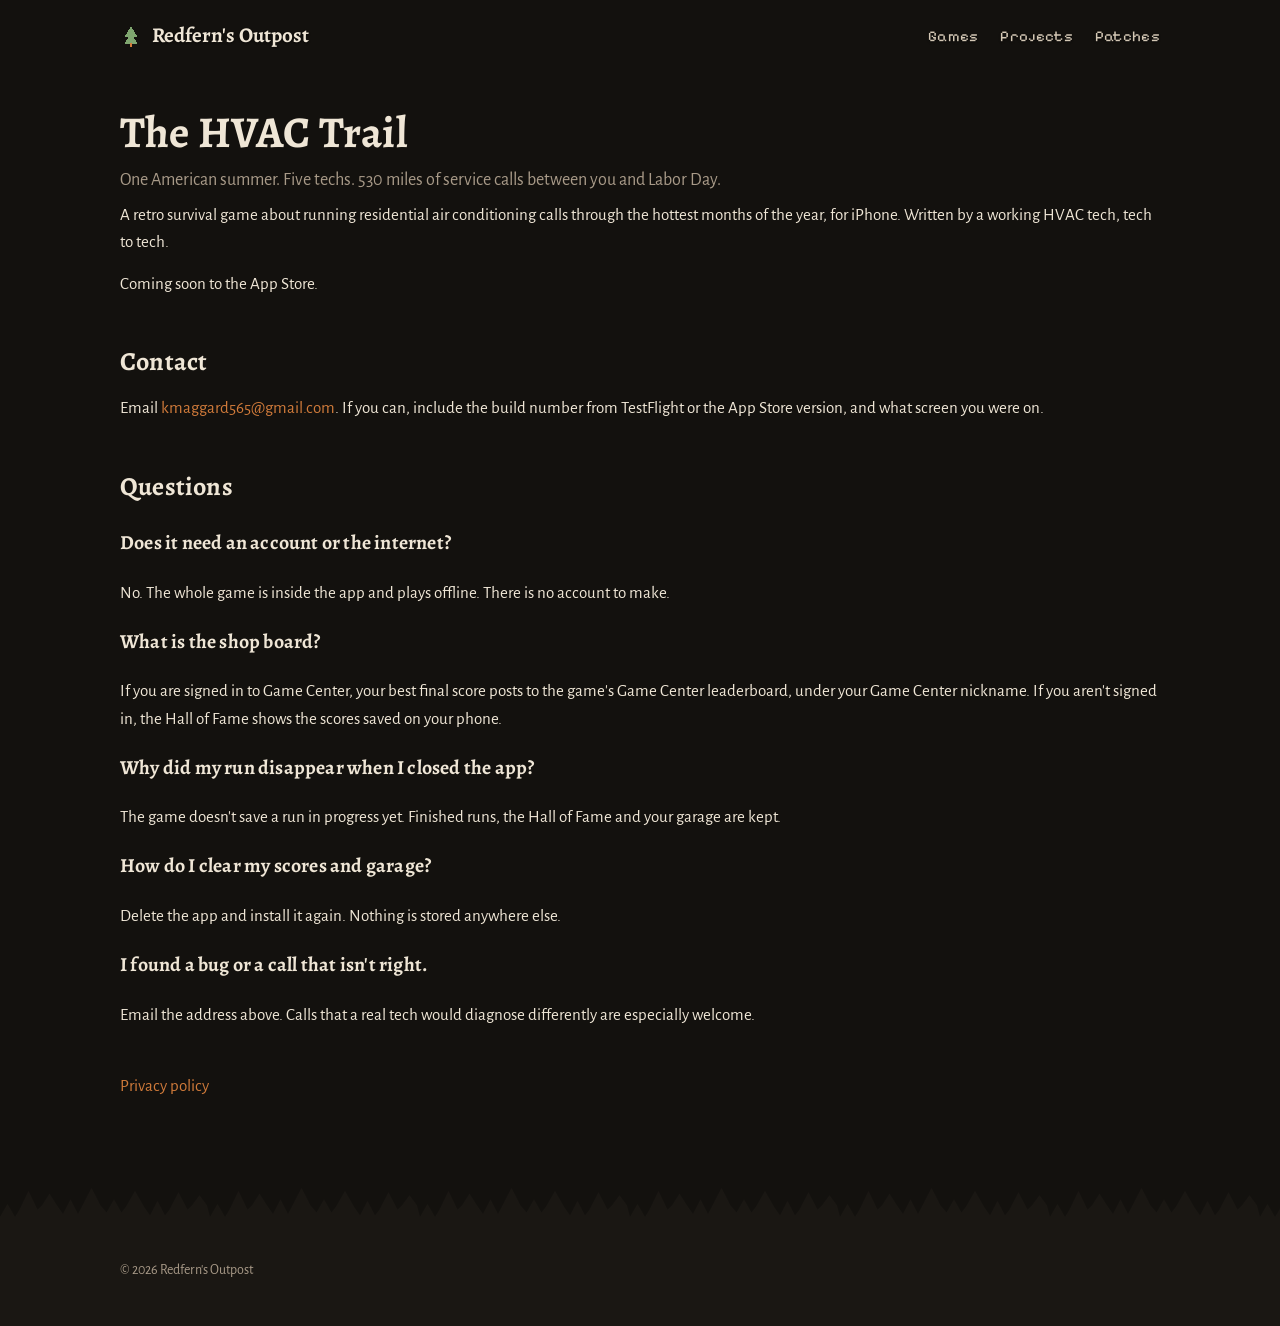
==== hvac-trail/index.html @ 0b5a8124 "The HVAC Trail: support page and privacy policy for the App Store /hvac-trail/ is the App Store supp" ====
<!doctype html>
<html lang="en">
<head>
<meta charset="utf-8">
<meta name="viewport" content="width=device-width, initial-scale=1">
<title>The HVAC Trail: Support · Redfern's Outpost</title>
<meta name="description" content="Support for The HVAC Trail, a retro survival game about running residential air conditioning calls through one hot American summer.">
<link rel="icon" href="data:image/svg+xml,%3Csvg xmlns='http://www.w3.org/2000/svg' viewBox='0 0 16 16'%3E%3Cpath d='M8 1 13 9H10l3 5H3l3-5H3z' fill='%237fa66f'/%3E%3Crect x='7' y='13' width='2' height='3' fill='%23cf7a3a'/%3E%3C/svg%3E">
<link rel="preconnect" href="https://fonts.googleapis.com">
<link rel="preconnect" href="https://fonts.gstatic.com" crossorigin>
<link rel="stylesheet" href="https://fonts.googleapis.com/css2?family=Alegreya:wght@700&family=Alegreya+Sans:wght@400;700&family=Pixelify+Sans:wght@400;500&display=swap">
<link rel="stylesheet" href="/assets/site.css?v=5">
</head>
<body>
<header class="topbar">
  <div class="wrap">
    <a class="brand" href="/"><img src="/assets/img/mark.svg" alt=""><span>Redfern's Outpost</span></a>
    <nav class="nav"><a href="/#games-section">Games</a><a href="/#projects-section">Projects</a><a href="/patches.html">Patches</a></nav>
  </div>
</header>

<main class="wrap">
  <div class="page-head">
    <h1>The HVAC Trail</h1>
    <p>One American summer. Five techs. 530 miles of service calls between you and Labor Day.</p>
  </div>

  <div class="block">
    <p>A retro survival game about running residential air conditioning calls through the hottest months of the year, for iPhone. Written by a working HVAC tech, tech to tech.</p>
    <p>Coming soon to the App Store.</p>
  </div>

  <div class="block">
    <h2>Contact</h2>
    <p>Email <a href="mailto:kmaggard565@gmail.com?subject=The%20HVAC%20Trail%20support">kmaggard565@gmail.com</a>. If you can, include the build number from TestFlight or the App Store version, and what screen you were on.</p>
  </div>

  <div class="block">
    <h2>Questions</h2>
    <h3>Does it need an account or the internet?</h3>
    <p>No. The whole game is inside the app and plays offline. There is no account to make.</p>
    <h3>What is the shop board?</h3>
    <p>If you are signed in to Game Center, your best final score posts to the game's Game Center leaderboard, under your Game Center nickname. If you aren't signed in, the Hall of Fame shows the scores saved on your phone.</p>
    <h3>Why did my run disappear when I closed the app?</h3>
    <p>The game doesn't save a run in progress yet. Finished runs, the Hall of Fame and your garage are kept.</p>
    <h3>How do I clear my scores and garage?</h3>
    <p>Delete the app and install it again. Nothing is stored anywhere else.</p>
    <h3>I found a bug or a call that isn't right.</h3>
    <p>Email the address above. Calls that a real tech would diagnose differently are especially welcome.</p>
  </div>

  <div class="block">
    <p><a href="/hvac-trail/privacy/">Privacy policy</a></p>
  </div>
</main>

<footer>
  <div class="wrap">
    <span>© 2026 Redfern's Outpost</span>
  </div>
</footer>
</body>
</html>
---- assets/site.css ----
/* Redfern's Outpost — woodsmoke, parchment, rust and pine.
   Open layout: content sits on the page, not in boxes. */
:root {
  --bg: #13110e;
  --bg-2: #1a1713;
  --panel: #1e1a15;
  --panel-2: #28221b;
  --line: #3a3128;
  --line-2: #4b4033;
  --text: #efe6d6;
  --muted: #a89a88;
  --accent: #cf7a3a;
  --accent-strong: #a85a24;
  --accent-soft: rgba(207, 122, 58, 0.12);
  --pine: #7fa66f;
  --pine-deep: #24351f;
  --gold: #d9b45f;
  --radius: 14px;
  --serif: "Alegreya", Georgia, "Times New Roman", serif;
  --sans: "Alegreya Sans", system-ui, -apple-system, "Segoe UI", Roboto, sans-serif;
  --pixel: "Pixelify Sans", ui-monospace, Consolas, monospace;
  color-scheme: dark;
}

* { box-sizing: border-box; }
[hidden] { display: none !important; }

html, body {
  margin: 0;
  background: var(--bg);
  color: var(--text);
  font: 17px/1.6 var(--sans);
}
h1, h2, h3 { font-family: var(--serif); font-weight: 700; letter-spacing: .2px; }

a { color: var(--accent); text-decoration: none; }
a:hover { text-decoration: underline; }
img { max-width: 100%; display: block; }

.wrap { max-width: 1080px; margin: 0 auto; padding: 0 20px; }

/* ---- header / footer ------------------------------------------------ */
.topbar { position: relative; z-index: 5; }
.topbar.over { position: absolute; top: 0; left: 0; right: 0; }
.topbar .wrap {
  display: flex; align-items: center; justify-content: space-between;
  height: 72px; gap: 16px;
}
.brand {
  display: flex; align-items: center; gap: 10px;
  color: var(--text); font-family: var(--serif); font-size: 21px; font-weight: 700;
  white-space: nowrap; text-shadow: 0 1px 2px rgba(0, 0, 0, .6);
}
.brand:hover { text-decoration: none; }
.brand img { width: 22px; height: 22px; }
.nav { display: flex; gap: 22px; }
.nav a {
  position: relative; padding: 4px 0;
  color: #d4c8b5; font-family: var(--pixel); font-size: 15px; letter-spacing: .3px;
  text-shadow: 0 1px 2px rgba(0, 0, 0, .6);
}
.nav a::after {
  content: ""; position: absolute; left: 0; right: 0; bottom: -2px; height: 2px;
  background: var(--accent); border-radius: 2px;
  transform: scaleX(0); transition: transform .15s ease;
}
.nav a:hover, .nav a[aria-current="page"] { color: var(--text); text-decoration: none; }
.nav a:hover::after, .nav a[aria-current="page"]::after { transform: scaleX(1); }

footer {
  position: relative; margin-top: 130px; padding: 30px 0 44px;
  background: var(--bg-2);
  color: var(--muted); font-size: 14px;
}
footer::before {
  content: ""; position: absolute; left: 0; right: 0; top: -41px; height: 42px;
  background: url("img/treeline.svg") repeat-x left bottom / 210px 42px;
}
footer .wrap { display: flex; flex-wrap: wrap; gap: 6px 24px; justify-content: space-between; }
footer a { color: var(--muted); text-decoration: underline; text-underline-offset: 3px; }

@media (max-width: 600px) {
  html, body { font-size: 16px; }
  .brand span { display: none; }
  .nav { gap: 16px; }
  .nav a { font-size: 14px; }
}

/* ---- home banner ---------------------------------------------------- */
.banner {
  position: relative; overflow: hidden;
  display: flex; align-items: center;
  min-height: clamp(440px, 43vw, 640px);
  background: #1b1a2a url("img/banner.png") 85% bottom / cover no-repeat;
  image-rendering: pixelated;
}
.banner::before {
  content: ""; position: absolute; inset: 0;
  background:
    linear-gradient(90deg, rgba(19, 17, 14, .7) 0%, rgba(19, 17, 14, .35) 40%, rgba(19, 17, 14, 0) 70%),
    linear-gradient(0deg, var(--bg) 0%, rgba(19, 17, 14, 0) 28%);
}
.banner .wrap { position: relative; width: 100%; padding-top: 96px; padding-bottom: 96px; }
.banner h1 {
  margin: 0 0 14px; font-size: 62px; line-height: 1.02;
  text-shadow: 0 2px 0 rgba(0, 0, 0, .7);
}
.banner p { margin: 0; max-width: 540px; font-size: 21px; color: #ece2d0; text-shadow: 0 1px 2px rgba(0, 0, 0, .8); }
.banner .actions { display: flex; gap: 12px; margin-top: 30px; flex-wrap: wrap; }
.eyebrow {
  font-family: var(--pixel); color: var(--gold); font-size: 15px;
  letter-spacing: 1.5px; text-transform: uppercase; margin-bottom: 10px;
}
.banner .eyebrow { text-shadow: 0 1px 2px rgba(0, 0, 0, .8); }
@media (max-width: 760px) {
  .banner { min-height: 460px; background-position: 90% bottom; align-items: flex-end; }
  .banner::before {
    background: linear-gradient(0deg, var(--bg) 0%, rgba(19, 17, 14, .75) 45%, rgba(19, 17, 14, .1) 80%);
  }
  .banner .wrap { padding-bottom: 40px; }
  .banner h1 { font-size: 42px; }
  .banner p { font-size: 18px; }
}

/* ---- sections ------------------------------------------------------- */
.section { margin-top: 84px; }
.section:first-child { margin-top: 48px; }
.section-head {
  display: flex; align-items: baseline; justify-content: space-between; gap: 16px;
  margin-bottom: 28px;
}
.section-head h2 { margin: 0; font-size: 34px; display: flex; align-items: center; gap: 14px; }
.section-head h2::before {
  content: ""; flex: none; width: 18px; height: 18px;
  background: url("img/mark.svg") center / contain no-repeat;
}
.section-head a { font-family: var(--pixel); font-size: 15px; }
.section-intro { margin: -14px 0 28px; color: var(--muted); max-width: 640px; }
/* About (site.json, written into index.html by tools/build-pages.py) */
.about { display: grid; grid-template-columns: 180px 1fr; gap: 32px; align-items: start; max-width: 860px; }
.about.text-only { grid-template-columns: 1fr; }
.about img { width: 100%; border-radius: 14px; box-shadow: 0 8px 20px rgba(0, 0, 0, .4); }
.about p { margin: 0 0 14px; }
.about p:last-child { margin-bottom: 0; }
@media (max-width: 640px) { .about { grid-template-columns: 1fr; } .about img { max-width: 180px; } }

/* page header for inner pages */
.page-head { padding: 36px 0 6px; }
.page-head h1 { margin: 0 0 10px; font-size: 44px; line-height: 1.1; }
.page-head p { margin: 0; max-width: 660px; color: var(--muted); font-size: 18px; }
@media (max-width: 600px) { .page-head h1 { font-size: 34px; } }

.notice {
  margin: 24px 0 0; padding: 4px 0 4px 16px; max-width: 700px;
  border-left: 3px solid var(--accent);
  color: #ddd2bf; font-size: 15.5px;
}

.meta {
  display: flex; flex-wrap: wrap; align-items: center;
  font-family: var(--pixel); font-size: 14px; color: var(--muted);
}
.meta span + span::before { content: "·"; margin: 0 9px; color: var(--line-2); }
.meta .kind { color: var(--gold); }
.meta .good { color: var(--pine); }

.empty { grid-column: 1 / -1; color: var(--muted); font-style: italic; padding: 4px 0; }

/* ---- projects and patches ------------------------------------------ */
.toolbar { display: flex; gap: 10px; margin: 30px 0 4px; flex-wrap: wrap; }
.toolbar input, .toolbar select {
  background: var(--bg-2); color: var(--text);
  border: 1px solid var(--line); border-radius: 999px;
  padding: 9px 16px; font: inherit;
}
.toolbar input { flex: 1; min-width: 200px; }

.grid {
  display: grid; gap: 34px 40px;
  grid-template-columns: repeat(auto-fill, minmax(340px, 1fr));
}
@media (max-width: 420px) { .grid { grid-template-columns: 1fr; } }

/* one project or patch: a picture beside its words */
.item { display: flex; gap: 20px; align-items: flex-start; color: var(--text); }
.item:hover { text-decoration: none; }
.item .thumb { flex: none; transition: transform .15s ease; }
.item:hover .thumb { transform: translateY(-3px); }
.item h3 { margin: 0 0 4px; font-size: 24px; line-height: 1.2; transition: color .15s ease; }
.item:hover h3 { color: var(--accent); }
.item .summary { margin: 0 0 8px; color: #d6ccbb; font-size: 16px; }
.item .game { color: var(--muted); font-size: 14.5px; margin: -2px 0 6px; }

.thumb.icon {
  width: 92px; height: 92px; border-radius: 22%;
  box-shadow: 0 8px 22px rgba(0, 0, 0, .45);
}
.thumb.shot {
  width: 150px; aspect-ratio: 16 / 10; object-fit: cover;
  border-radius: 10px; image-rendering: pixelated;
  box-shadow: 0 8px 22px rgba(0, 0, 0, .45);
}
.thumb.initials {
  width: 92px; height: 92px; border-radius: 22%;
  display: flex; align-items: center; justify-content: center;
  background: radial-gradient(circle at 30% 20%, #3b4a2f, #1d2618 75%);
  color: var(--gold); font-family: var(--serif); font-size: 32px; font-weight: 700;
  box-shadow: 0 8px 22px rgba(0, 0, 0, .45);
}

/* the flagship project: big picture, words beside it */
.feature {
  grid-column: 1 / -1;
  display: grid; grid-template-columns: minmax(0, 1.35fr) minmax(0, 1fr);
  gap: 40px; align-items: center; color: var(--text);
  margin-bottom: 18px;
}
.feature:hover { text-decoration: none; }
.feature img {
  width: 100%; aspect-ratio: 16 / 10; object-fit: cover;
  border-radius: var(--radius); image-rendering: pixelated;
  box-shadow: 0 18px 40px rgba(0, 0, 0, .5);
  transition: transform .15s ease;
}
.feature:hover img { transform: translateY(-3px); }
.feature h3 { margin: 0 0 10px; font-size: 40px; line-height: 1.1; }
.feature .summary { margin: 0 0 14px; font-size: 19px; color: #ddd2bf; }
.feature .more { margin-top: 18px; font-family: var(--pixel); color: var(--accent); font-size: 15px; }
.feature:hover .more { text-decoration: underline; }
@media (max-width: 760px) {
  .feature { grid-template-columns: 1fr; gap: 20px; }
  .feature h3 { font-size: 30px; }
}

/* ---- links ---------------------------------------------------------- */
.links { display: grid; gap: 22px 40px; grid-template-columns: repeat(auto-fill, minmax(300px, 1fr)); }
.link { display: flex; gap: 16px; align-items: center; color: var(--text); }
.link:hover { text-decoration: none; }
.link .mark {
  flex: none; width: 48px; height: 48px; border-radius: 50%;
  display: flex; align-items: center; justify-content: center;
  background: var(--pine-deep); color: #cfe5c2;
  font-family: var(--serif); font-weight: 700; font-size: 22px;
  transition: background .15s ease;
}
.link:hover .mark { background: var(--accent-strong); color: #fff; }
.link strong { display: block; font-family: var(--serif); font-size: 20px; line-height: 1.2; }
.link:hover strong { color: var(--accent); }
.link .host { font-family: var(--pixel); color: var(--muted); font-size: 13.5px; }
.link .desc { display: block; color: var(--muted); font-size: 15px; }

/* ---- detail pages --------------------------------------------------- */
.back { display: inline-block; margin: 8px 0 18px; color: var(--muted); font-family: var(--pixel); font-size: 15px; }
.detail-head { display: flex; gap: 26px; align-items: center; }
.detail-head h1 { margin: 2px 0 8px; font-size: 46px; line-height: 1.08; }
.detail-head .lede { margin: 0 0 10px; max-width: 680px; color: #d6ccbb; font-size: 19px; }
.app-icon {
  flex: none; width: 128px; height: 128px; border-radius: 22%;
  box-shadow: 0 12px 30px rgba(0, 0, 0, .5);
}
@media (max-width: 600px) {
  .detail-head { flex-direction: column; align-items: flex-start; gap: 16px; }
  .detail-head h1 { font-size: 34px; }
  .app-icon { width: 96px; height: 96px; }
}

.hero-shot {
  width: 100%; margin-top: 30px; border-radius: var(--radius);
  image-rendering: pixelated; box-shadow: 0 18px 40px rgba(0, 0, 0, .5);
}

.layout {
  display: grid; gap: 56px; margin-top: 44px;
  grid-template-columns: minmax(0, 1fr) 300px;
}
.layout.single { grid-template-columns: minmax(0, 760px); }
@media (max-width: 860px) { .layout { grid-template-columns: 1fr; gap: 40px; } }

.block + .block { margin-top: 44px; }
.block h2 { margin: 0 0 12px; font-size: 26px; }
.block p { margin: 0 0 14px; }
.block p:last-child { margin-bottom: 0; }
.block .muted { color: var(--muted); font-size: 15px; }
aside .block h2 { font-size: 21px; }
aside .note { border-left: 3px solid var(--pine); padding-left: 14px; }
.download + .download { margin-top: 16px; }
.block .download p { margin: 6px 0 0; color: var(--muted); font-size: 14px; word-break: break-all; }

.features { margin: 0; padding: 0; list-style: none; }
.features li { position: relative; padding: 5px 0 5px 26px; }
.features li::before {
  content: ""; position: absolute; left: 4px; top: 15px;
  width: 7px; height: 7px; background: var(--pine); transform: rotate(45deg);
}

.shots { display: grid; gap: 14px; grid-template-columns: repeat(auto-fill, minmax(200px, 1fr)); }
.shots.tall { grid-template-columns: repeat(auto-fill, minmax(120px, 1fr)); }
.shots img {
  width: 100%; border-radius: 10px;
  image-rendering: pixelated; cursor: zoom-in;
  box-shadow: 0 8px 20px rgba(0, 0, 0, .4);
  transition: transform .15s ease;
}
.shots img:hover { transform: translateY(-3px); }
.shots.tall img { image-rendering: auto; }
/* Screenshots that aren't pixel art (a project's "smooth": true, or "coverSmooth" for its cover) scale smoothly. */
.hero-shot.smooth, .thumb.shot.smooth, .feature img.smooth, .shots.smooth img, .lightbox.smooth img { image-rendering: auto; }

.facts { display: grid; grid-template-columns: auto 1fr; gap: 6px 14px; font-size: 15px; margin: 0; }
.facts dt { color: var(--muted); }
.facts dd { margin: 0; word-break: break-word; }
.mono { font-family: ui-monospace, "Cascadia Mono", Consolas, monospace; font-size: 13px; }

.btn {
  display: inline-flex; align-items: center; justify-content: center; gap: 8px;
  padding: 11px 24px; border-radius: 999px; border: 1px solid rgba(239, 230, 214, .22);
  background: rgba(239, 230, 214, .06); color: var(--text); font: inherit; font-weight: 700;
  cursor: pointer; transition: background .15s ease, border-color .15s ease;
}
.btn:hover { background: rgba(239, 230, 214, .12); border-color: rgba(239, 230, 214, .35); text-decoration: none; }
.btn.primary { background: var(--accent-strong); border-color: var(--accent-strong); color: #fff; }
.btn.primary:hover { background: var(--accent); border-color: var(--accent); }
.btn.block { width: 100%; }
.btn + .btn { margin-top: 10px; }
.actions .btn + .btn { margin-top: 0; }

.changelog { list-style: none; margin: 0; padding: 0; }
.changelog li { padding: 12px 0; }
.changelog li:first-child { padding-top: 0; }
.changelog .ver { font-weight: 700; }
.changelog .date { color: var(--muted); font-size: 14px; margin-left: 8px; }

.steps { list-style: none; margin: 0; padding: 0; counter-reset: step; max-width: 680px; }
.steps li { position: relative; counter-increment: step; padding: 6px 0 12px 48px; }
.steps li::before {
  content: counter(step); position: absolute; left: 0; top: 4px;
  width: 32px; height: 32px; border-radius: 50%;
  display: flex; align-items: center; justify-content: center;
  background: var(--accent-soft); color: var(--accent);
  font-family: var(--pixel); font-size: 15px;
}

.lightbox {
  position: fixed; inset: 0; background: rgba(0, 0, 0, .88);
  display: flex; align-items: center; justify-content: center; padding: 30px;
  cursor: zoom-out; z-index: 10;
}
.lightbox img { max-height: 90vh; image-rendering: pixelated; border-radius: 10px; }

/* ---- Rom Patcher JS dark overrides ---------------------------------- */
#rom-patcher-container {
  background: var(--bg-2) !important; color: var(--text) !important;
  border-radius: var(--radius); padding: 18px !important; max-width: none !important;
  margin: 0 !important; box-shadow: none !important;
}
#rom-patcher-container .rom-patcher-row { display: block; }
#rom-patcher-container .rom-patcher-row > div { text-align: left !important; width: auto !important; }
#rom-patcher-container .rom-patcher-row > div:first-child { color: var(--muted); font-size: 13px; margin-bottom: 4px; }
#rom-patcher-container .text-muted { color: var(--muted) !important; }
#rom-patcher-container select,
#rom-patcher-container input[type=file] {
  width: 100%; background-color: var(--bg) !important; color: var(--text) !important;
  border: 1px solid var(--line) !important; border-radius: 10px !important;
}
#rom-patcher-container input[type=file].valid { background-color: #1b2717 !important; border-color: #3c5a31 !important; }
#rom-patcher-container input[type=file].invalid { background-color: #2c1517 !important; border-color: #5c2328 !important; }
#rom-patcher-container #rom-patcher-button-apply {
  width: 100%; padding: 11px; border-radius: 999px; border: 0;
  background: var(--accent-strong); color: #fff; font: inherit; font-weight: 700; cursor: pointer;
}
#rom-patcher-container #rom-patcher-button-apply:hover:not(:disabled) { background: var(--accent); }
#rom-patcher-container #rom-patcher-button-apply:disabled { background: #3a2f26; color: #8d8072; cursor: not-allowed; }
#rom-patcher-powered { margin-top: 10px; font-size: 12px; text-align: center; }
#rom-patcher-powered a { color: var(--muted); }
#rom-patcher-powered img { display: none; }
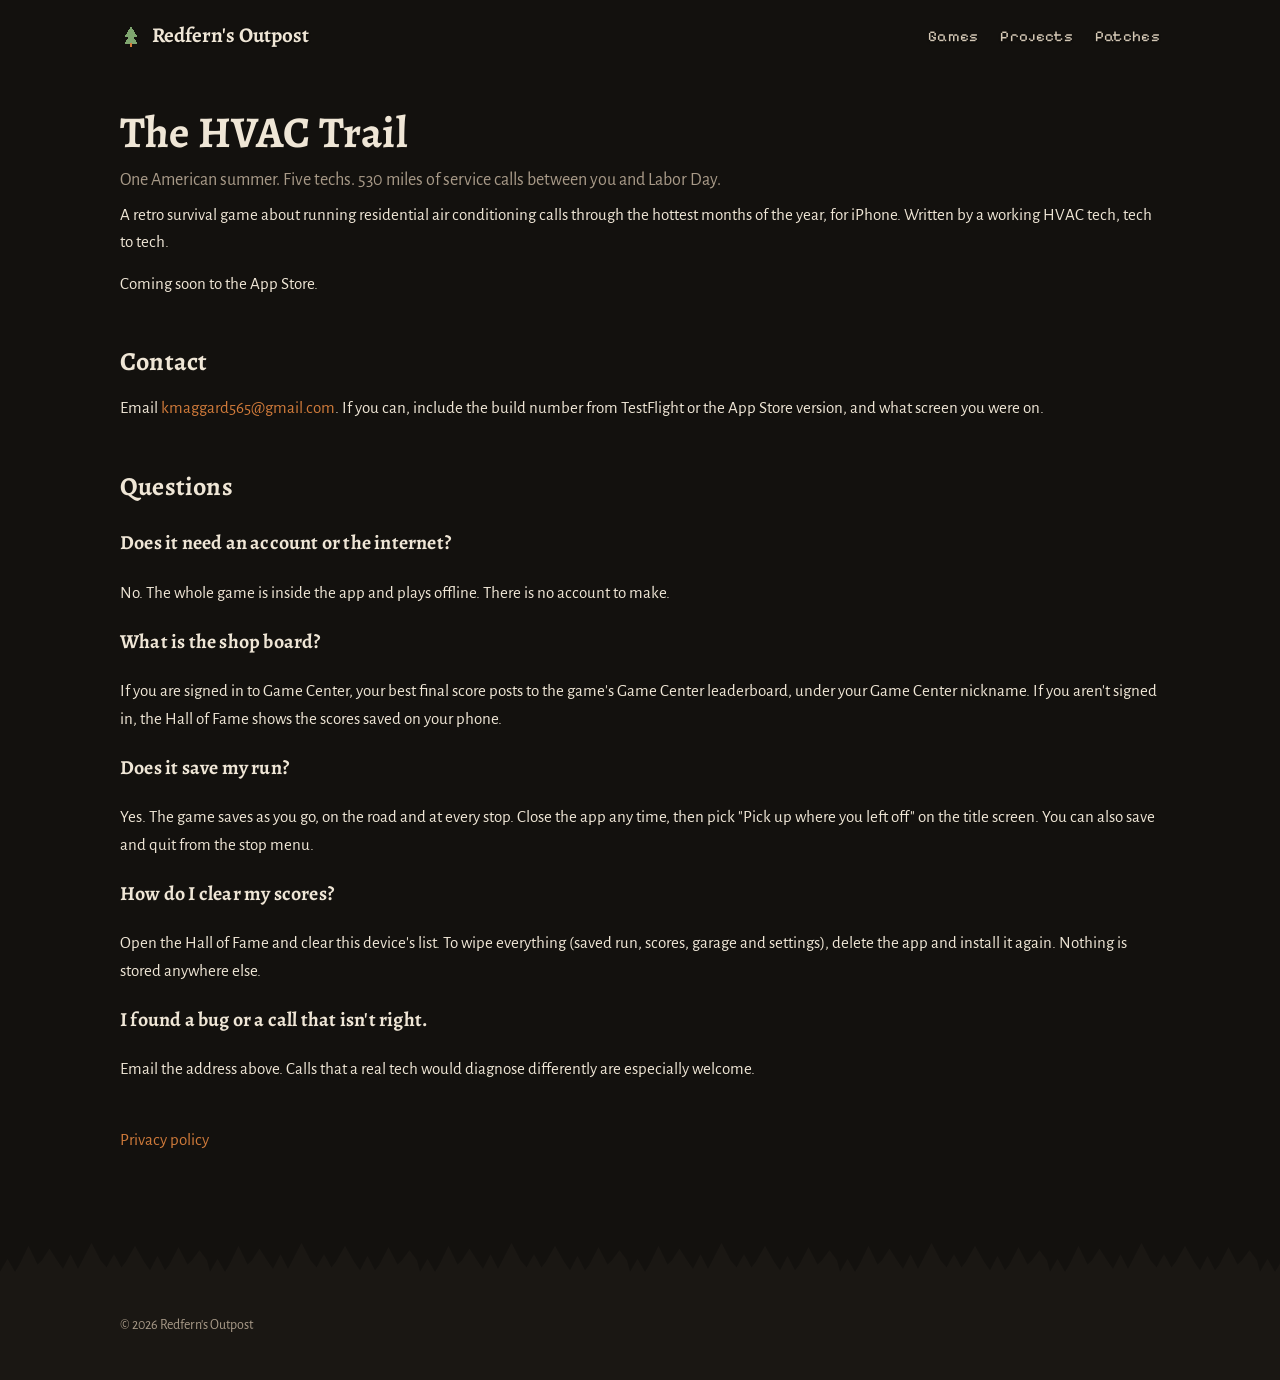
==== commit dada0326: "The HVAC Trail: support and privacy pages say runs are saved now Build 7 saves the run in progress a" ====
--- a/hvac-trail/index.html
+++ b/hvac-trail/index.html
@@ -41,10 +41,10 @@
     <p>No. The whole game is inside the app and plays offline. There is no account to make.</p>
     <h3>What is the shop board?</h3>
     <p>If you are signed in to Game Center, your best final score posts to the game's Game Center leaderboard, under your Game Center nickname. If you aren't signed in, the Hall of Fame shows the scores saved on your phone.</p>
-    <h3>Why did my run disappear when I closed the app?</h3>
-    <p>The game doesn't save a run in progress yet. Finished runs, the Hall of Fame and your garage are kept.</p>
-    <h3>How do I clear my scores and garage?</h3>
-    <p>Delete the app and install it again. Nothing is stored anywhere else.</p>
+    <h3>Does it save my run?</h3>
+    <p>Yes. The game saves as you go, on the road and at every stop. Close the app any time, then pick "Pick up where you left off" on the title screen. You can also save and quit from the stop menu.</p>
+    <h3>How do I clear my scores?</h3>
+    <p>Open the Hall of Fame and clear this device's list. To wipe everything (saved run, scores, garage and settings), delete the app and install it again. Nothing is stored anywhere else.</p>
     <h3>I found a bug or a call that isn't right.</h3>
     <p>Email the address above. Calls that a real tech would diagnose differently are especially welcome.</p>
   </div>
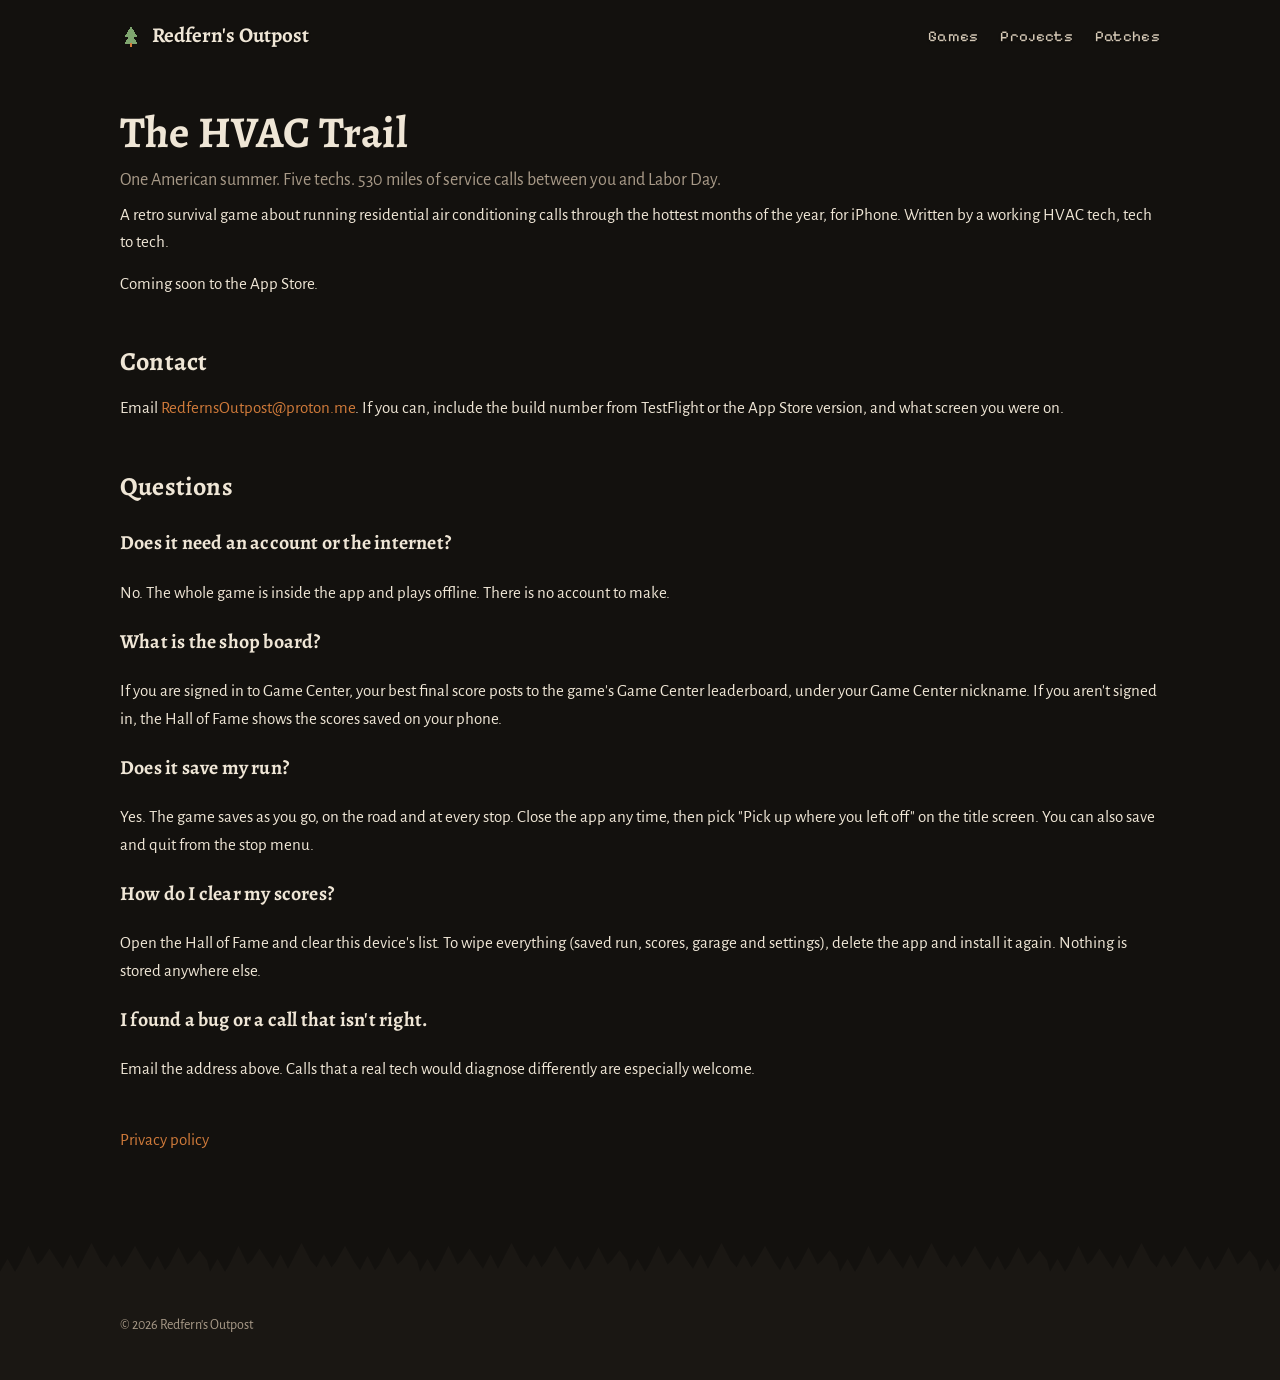
==== commit 33ed60b5: "Support pages use RedfernsOutpost@proton.me; GitHub links and editor config follow the RedfernsOutpo" ====
--- a/hvac-trail/index.html
+++ b/hvac-trail/index.html
@@ -32,7 +32,7 @@
 
   <div class="block">
     <h2>Contact</h2>
-    <p>Email <a href="mailto:kmaggard565@gmail.com?subject=The%20HVAC%20Trail%20support">kmaggard565@gmail.com</a>. If you can, include the build number from TestFlight or the App Store version, and what screen you were on.</p>
+    <p>Email <a href="mailto:RedfernsOutpost@proton.me?subject=The%20HVAC%20Trail%20support">RedfernsOutpost@proton.me</a>. If you can, include the build number from TestFlight or the App Store version, and what screen you were on.</p>
   </div>
 
   <div class="block">
